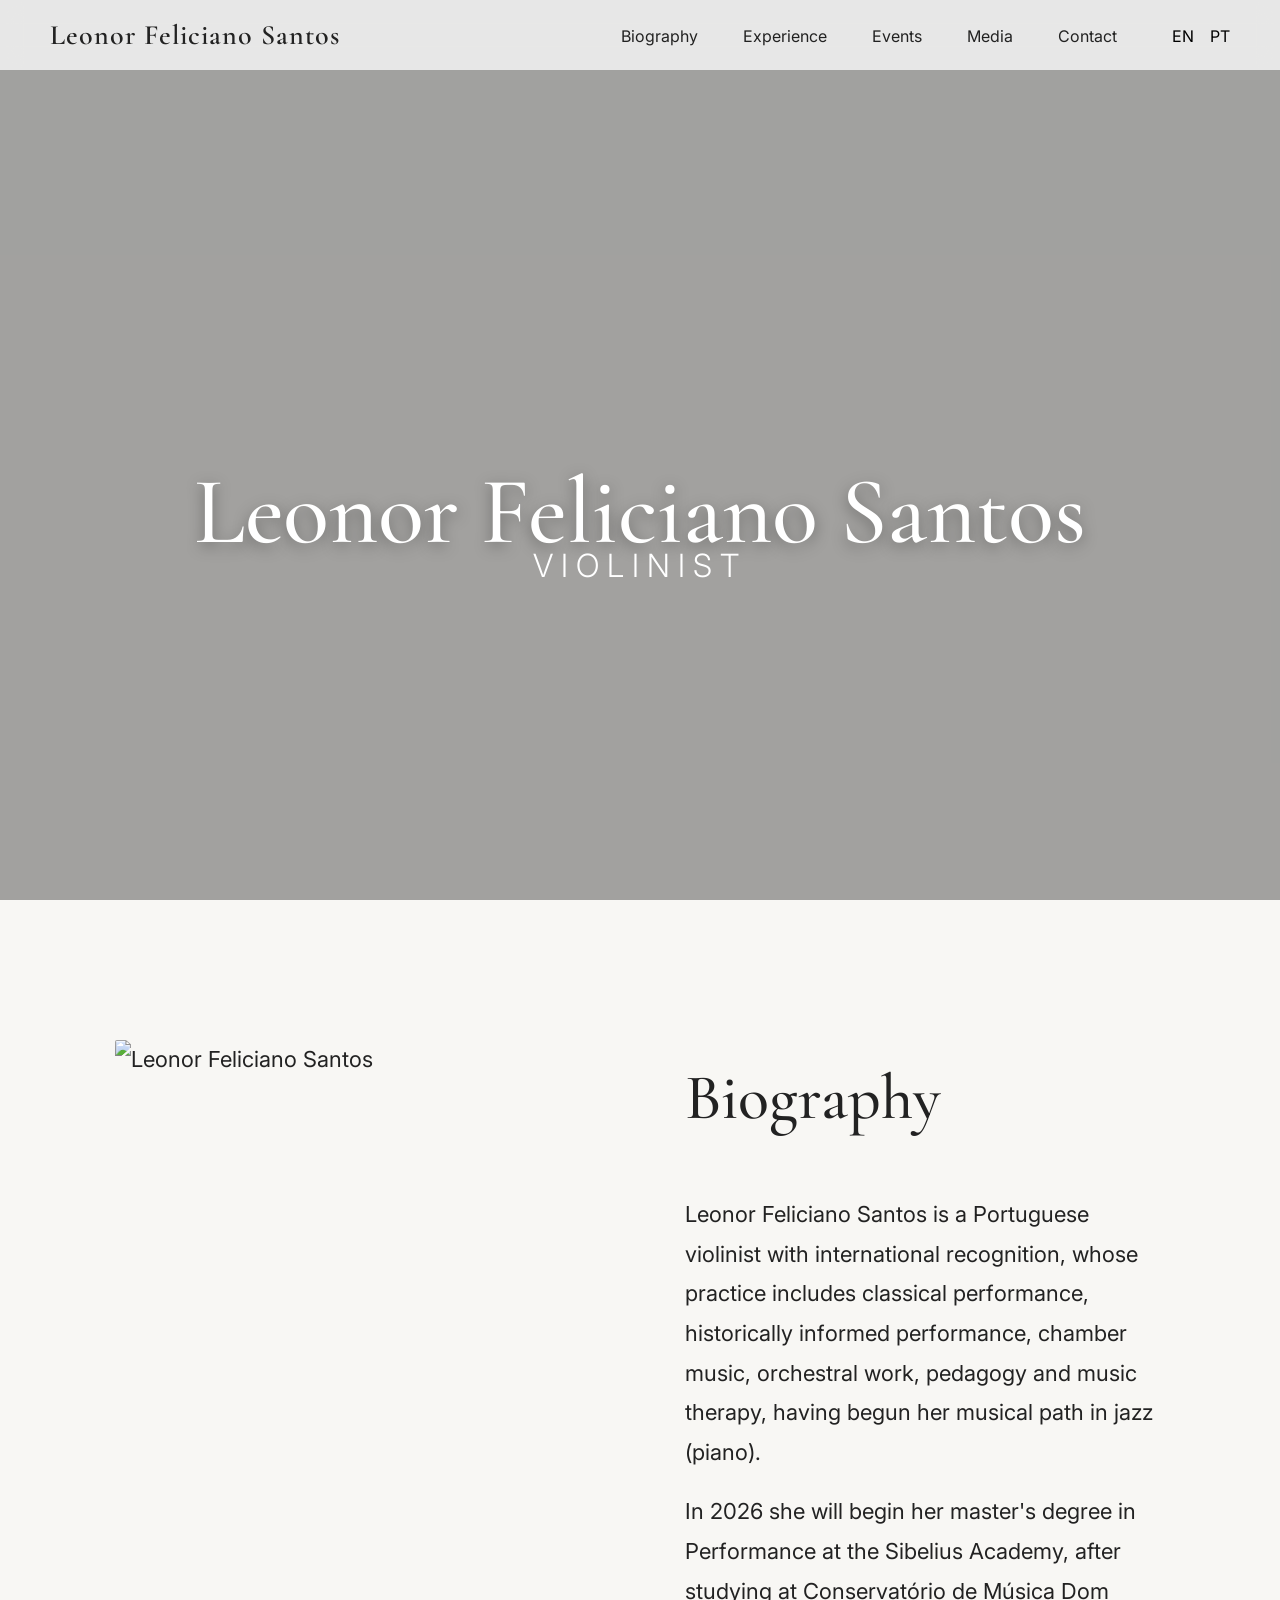
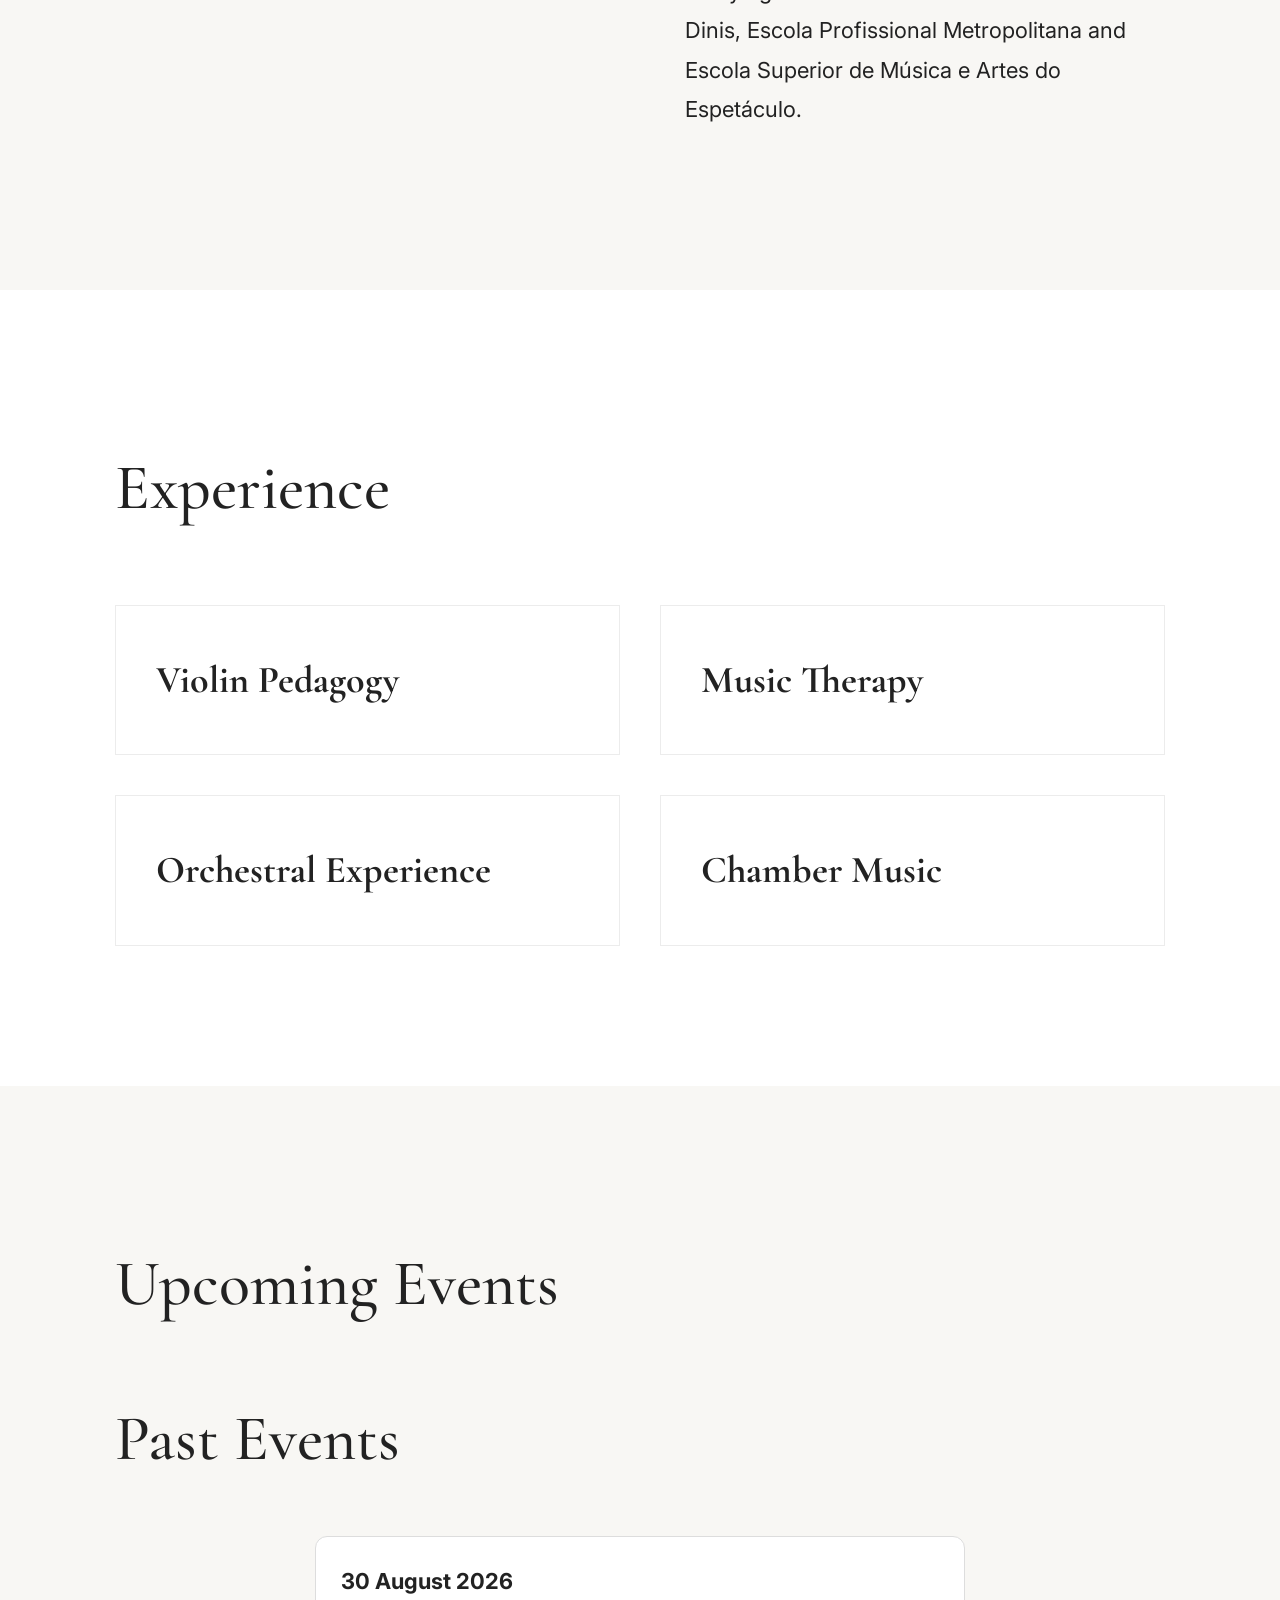
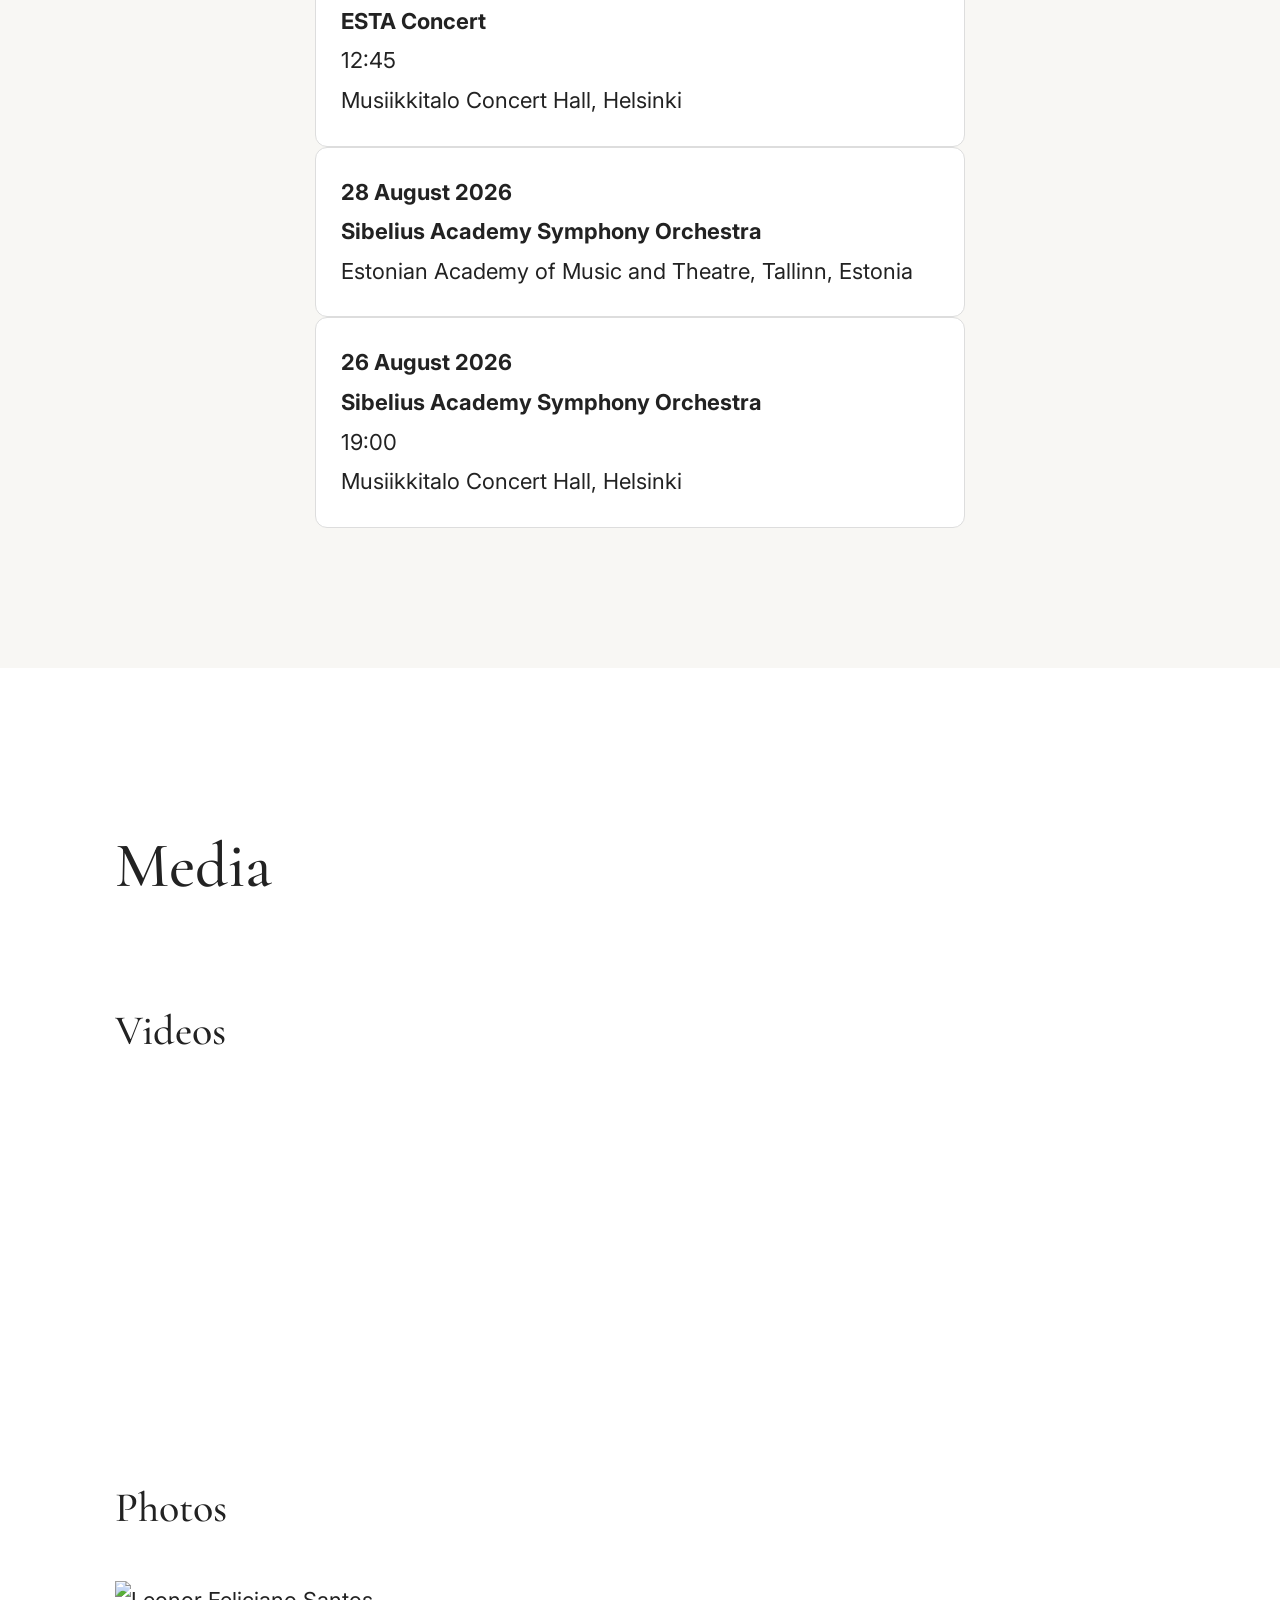
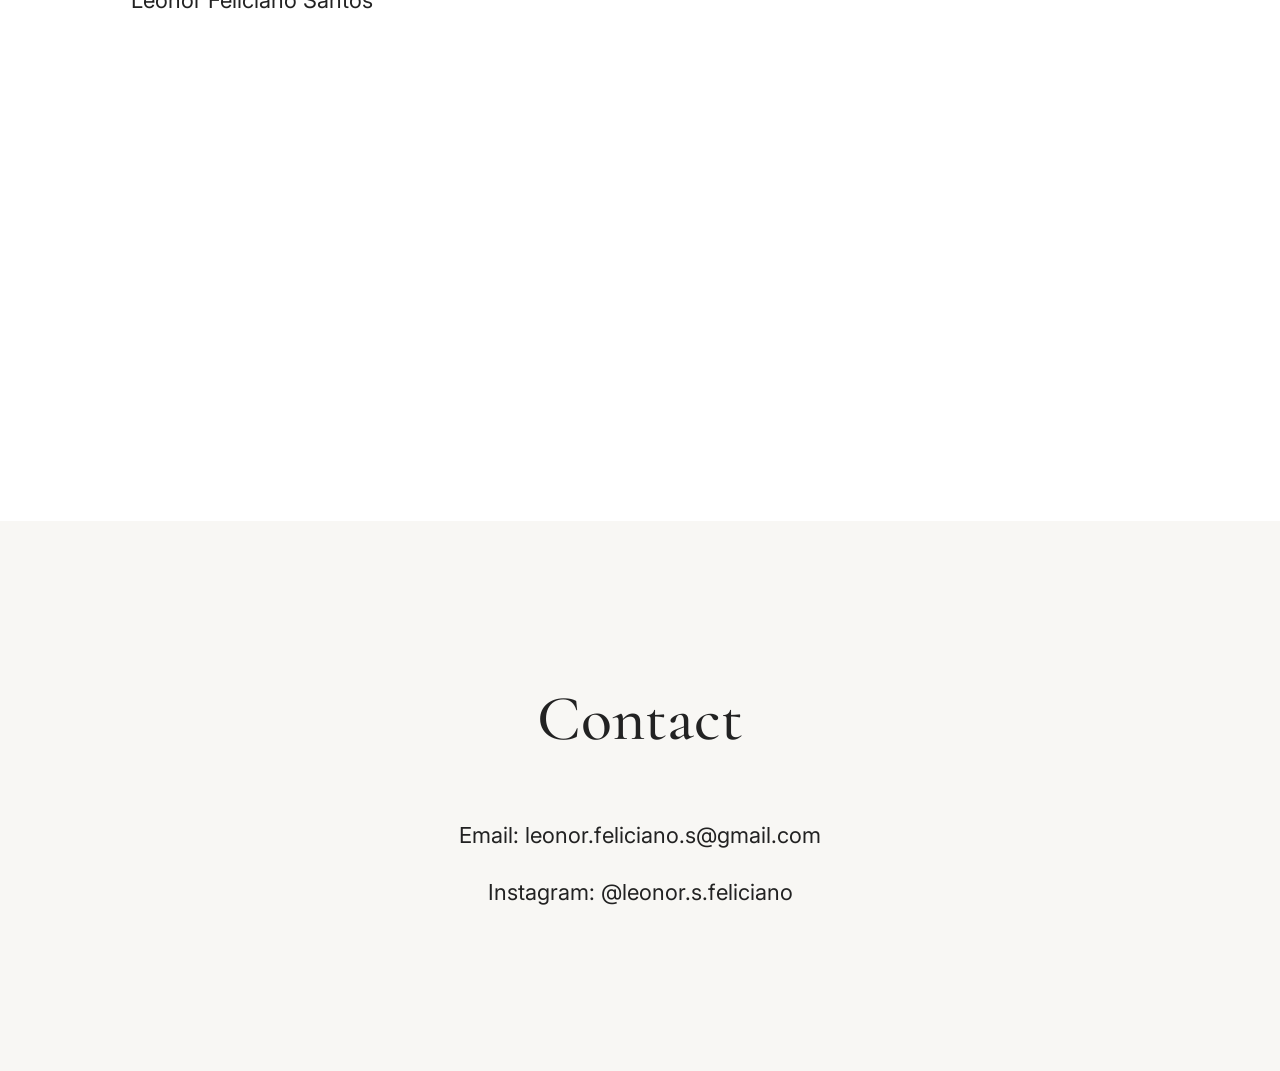
==== index.html @ ff149b28 "Add files via upload" ====
<!DOCTYPE html>
<html lang="en">

<head>

<meta charset="UTF-8">

<meta name="viewport" content="width=device-width, initial-scale=1.0">

<title>Leonor Feliciano Santos | Violinist</title>

<link rel="preconnect" href="https://fonts.googleapis.com">

<link rel="preconnect" href="https://fonts.gstatic.com" crossorigin>

<link href="https://fonts.googleapis.com/css2?family=Cormorant+Garamond:wght@300;400;500;600&family=Inter:wght@300;400;500&display=swap" rel="stylesheet">

<link rel="stylesheet" href="style.css">

</head>


<body>


<!-- NAVBAR -->

<nav>

<div class="logo">
Leonor Feliciano Santos
</div>


<ul>

<li><a href="#bio">Biography</a></li>

<li><a href="#experience">Experience</a></li>

<li><a href="#events">Events</a></li>

<li><a href="#media">Media</a></li>

<li><a href="#contact">Contact</a></li>


<li class="language-switch">

<button onclick="changeLanguage('en')">EN</button>

<button onclick="changeLanguage('pt')">PT</button>

</li>


</ul>

</nav>




<!-- HERO -->


<section class="hero">

<div class="overlay"></div>


<div class="hero-text">

<h1>
Leonor Feliciano Santos
</h1>


<h2>
Violinist
</h2>


</div>

</section>





<!-- BIOGRAPHY -->


<section id="bio" class="section">


<div class="container">


<div class="image">

<img src="images/about.jpeg" alt="Leonor Feliciano Santos">

</div>



<div class="text">


<h3>
Biography
</h3>


<div id="bio-text">


<p>
Leonor Feliciano Santos is a Portuguese violinist with international recognition, whose practice includes classical performance, historically informed performance, chamber music, orchestral work, pedagogy and music therapy, having begun her musical path in jazz (piano).
</p>


<p>
In 2026 she will begin her master's degree in Performance at the Sibelius Academy, after studying at Conservatório de Música Dom Dinis, Escola Profissional Metropolitana and Escola Superior de Música e Artes do Espetáculo.
</p>


</div>


</div>


</div>


</section>






<!-- EXPERIENCE -->


<section id="experience" class="section light">


<div class="center">


<h3>
Experience
</h3>



<div class="cards">





<!-- PEDAGOGY -->


<div class="card">


<h4>
Violin Pedagogy
</h4>


<ul>


<li>
2023 – Suzuki Methodology with Joana Jesus (Academia A Pauta)
</li>


<li>
European String Teachers Association 2024
</li>


<li>
Continuous training with Géza Svilvay (2024–2025)
</li>



<li>
2026 – Conference "Teaching Music to Neurodivergent Students", with Paula Hernández-Dionis
</li>


<li>
ESTA2026 Conference
</li>


</ul>


<p class="schedule">

To schedule a violin lesson, please get in touch through the Contact section.

</p>


</div>






<!-- MUSIC THERAPY -->


<div class="card">


<h4>
Music Therapy
</h4>


<ul>


<li>
2026 – "Music as a Tool to Combat Alzheimer’s", with the Alzheimer’s Foundation (Portugal).
</li>


</ul>


</div>







<!-- ORCHESTRAL EXPERIENCE -->


<div class="card">


<h4>
Orchestral Experience
</h4>


<ul>


<li>
2016 – Masterclass with the Lisbon Film Orchestra.
</li>


<li>
2017–2023 – EPM Orchestra.
</li>


<li>
Collaborations with Orquestra Académica Metropolitana, Orquestra Lusitanus and Jovem Orquestra da Costa Atlântica.
</li>


<li>
2023–2025 – ESMAE Symphony Orchestra, including the international opera project <em>Opera out of Opera</em>.
</li>


<li>
Collaboration with the Movimento Musical Cooperativo Orchestra.
</li>


<li>
2025–2026 – Sibelius Academy Symphony Orchestra.
</li>


</ul>


</div>







<!-- CHAMBER MUSIC -->


<div class="card">


<h4>
Chamber Music
</h4>


<ul>


<li>
2021 – 3rd Prize in the EPM Chamber Music Competition.
</li>


<li>
Founding member of Quarteto Andante and Trio de La Nuit.
</li>


<li>
Masterclasses with Ilmo Ranta, Ilmo Tuomas, Jaakko Ilves, Kirill Kozlovski, Kreeta-Julia Martti Rautio, Martti Roussi, Marko Ylönen, Olaf Reimers and Yuki Koyama.
</li>


</ul>


</div>




</div>


</div>


</section>







<!-- EVENTS -->

<section id="events" class="section">

    <div class="center">

        <h3 id="events-title">Upcoming Events</h3>

        <div id="upcoming-events"></div>

        <h3 id="past-events-title">Past Events</h3>

        <div id="past-events"></div>

    </div>

</section>



<!-- MEDIA -->

<section id="media" class="section light">


<div class="center">


<h3>
Media
</h3>



<!-- VIDEOS -->

<div class="media-block">


<h4>
Videos
</h4>


<div class="videos">


<div class="video">

<iframe 
src="https://www.youtube.com/embed/yqX-TC6BWmE"
title="Leonor Feliciano Santos video 1"
frameborder="0"
allow="accelerometer; autoplay; clipboard-write; encrypted-media; gyroscope; picture-in-picture"
allowfullscreen>
</iframe>

</div>



<div class="video">

<iframe 
src="https://www.youtube.com/embed/WCzUMCgBbq4"
title="Leonor Feliciano Santos video 2"
frameborder="0"
allow="accelerometer; autoplay; clipboard-write; encrypted-media; gyroscope; picture-in-picture"
allowfullscreen>
</iframe>

</div>


</div>


</div>







<!-- PHOTOS -->


<div class="media-block">


<h4>
Photos
</h4>


<div class="photos">


<img src="images/about.jpeg" alt="Leonor Feliciano Santos">


<!-- ADICIONAR FUTURAS FOTOS AQUI -->


<!--
<img src="images/photo2.jpeg" alt="Leonor Feliciano Santos">

<img src="images/photo3.jpeg" alt="Leonor Feliciano Santos">
-->



</div>


</div>




</div>


</section>



<!-- CONTACT -->

<section id="contact" class="section">

    <div class="center">

        <h3>
            Contact
        </h3>

        <p>
            Email:
            <a href="mailto:leonor.feliciano.s@gmail.com">
                leonor.feliciano.s@gmail.com
            </a>
        </p>

        <p>
            Instagram:
            <a href="https://instagram.com/leonor.s.feliciano" target="_blank">
                @leonor.s.feliciano
            </a>
        </p>

    </div>

</section>

<script src="script.js"></script>

</body>
</html>
---- style.css ----
/* ===========================
   RESET
=========================== */

*{
    margin:0;
    padding:0;
    box-sizing:border-box;
}


html{
    scroll-behavior:smooth;
}


body{

    font-family:'Inter', sans-serif;

    background:#f8f7f4;

    color:#222;

    line-height:1.8;

    font-size:22px;

}



/* ===========================
   NAVBAR
=========================== */


nav{

    position:fixed;

    top:0;

    left:0;

    width:100%;

    padding:10px 50px;

    display:flex;

    justify-content:space-between;

    align-items:center;

    z-index:1000;

    background:rgba(255,255,255,0.75);

    backdrop-filter:blur(10px);

}



.logo{

    font-family:'Cormorant Garamond',serif;

    font-size:28px;

    font-weight:600;

    letter-spacing:1px;

}



nav ul{

    display:flex;

    list-style:none;

    gap:45px;

}



nav a{

    text-decoration:none;

    color:#222;

    font-size:16px;

    transition:.3s;

}



nav a:hover{

    color:#8d8d8d;

}



.language-switch button{

    background:none;

    border:none;

    font-family:'Inter',sans-serif;

    font-size:16px;

    cursor:pointer;

    margin-left:10px;

}


.language-switch button:hover{

    color:#888;

}



/* ===========================
   HERO
=========================== */


.hero{

    height:100vh;

    background-image:url("images/hero.jpeg");

    background-size:cover;

    background-position:center top;

    position:relative;

    display:flex;

    justify-content:center;

    align-items:center;

}



.overlay{

    position:absolute;

    inset:0;

    background:rgba(0,0,0,.35);

}



.hero-text{

    position:relative;

    text-align:center;

    color:white;

    z-index:2;

    animation:fade 2s;

    margin-top:180px;

}



.hero h1{

    font-family:'Cormorant Garamond',serif;

    font-size:95px;

    font-weight:500;

    line-height:.75;

    color:white;

    text-shadow:0 4px 15px rgba(0,0,0,.35);

    white-space:nowrap;

}



.hero h2{

    margin-top:0;

    transform:translateY(-10px);

    font-family:'Inter',sans-serif;

    font-size:32px;

    font-weight:300;

    letter-spacing:8px;

    text-transform:uppercase;

}



/* ===========================
   SECTIONS
=========================== */


.section{

    padding:140px 9%;

}



.light{

    background:white;

}



.container{

    display:grid;

    grid-template-columns:1fr 1fr;

    gap:90px;

    align-items:stretch;

}



/* FOTO BIO */


.image{

    display:flex;

}


.image img{

    width:100%;

    height:100%;

    object-fit:cover;

    border-radius:2px;

}



/* TITULOS */


.text h3,
.center h3{

    font-family:'Cormorant Garamond',serif;

    font-size:64px;

    font-weight:500;

    margin-bottom:40px;

}



.text p{

    margin-bottom:20px;

    font-size:22px;

}



/* ===========================
   BIO BUTTONS
=========================== */


.bio-buttons,
.bio-language{

    display:flex;

    gap:15px;

    margin-bottom:20px;

}



.bio-buttons button,
.bio-language button{

    padding:8px 18px;

    background:transparent;

    border:1px solid #222;

    cursor:pointer;

    font-family:'Inter',sans-serif;

    font-size:14px;

}



.bio-buttons button:hover,
.bio-language button:hover{

    background:#222;

    color:white;

}



#read-more{

    margin-top:30px;

    padding:12px 25px;

    background:transparent;

    border:1px solid #222;

    cursor:pointer;

    font-family:'Inter',sans-serif;

    transition:.3s;

}



#read-more:hover{

    background:#222;

    color:white;

}



/* ===========================
   CARDS
=========================== */


.cards{

    display:grid;

    grid-template-columns:repeat(2,1fr);

    gap:40px;

    margin-top:60px;

}



.card{

    background:white;

    border:1px solid #ececec;

    padding:40px;

    min-height:120px;

    transition:.4s;

    overflow:hidden;

    cursor:pointer;

}



.card h4{

    font-family:'Cormorant Garamond',serif;

    font-size:38px;

    margin:0;

}



.card ul,
.card .schedule{

    opacity:0;

    max-height:0;

    overflow:hidden;

    transition:.4s;

    margin-top:0;

}



.card:hover{

    transform:translateY(-5px);

    box-shadow:0 12px 30px rgba(0,0,0,.08);

}



.card:hover ul,
.card:hover .schedule{

    opacity:1;

    max-height:600px;

    margin-top:25px;

}



.card li{

    margin-bottom:10px;

    font-size:18px;

}



.schedule{

    margin-top:20px;

    font-size:16px;

    color:#666;

    line-height:1.6;

}



/* ===========================
   CONTACT
=========================== */


#contact{

    text-align:center;

}


#contact p{

    margin:18px 0;

}



/* ===========================
   ANIMATION
=========================== */


@keyframes fade{

    from{

        opacity:0;

        transform:translateY(30px);

    }


    to{

        opacity:1;

        transform:translateY(0);

    }

}



/* ===========================
   MOBILE
=========================== */


@media(max-width:900px){


    nav{

        padding:12px 20px;

        flex-direction:column;

        gap:10px;

    }


    nav ul{

        gap:15px;

        flex-wrap:wrap;

        justify-content:center;

    }


    nav a{

        font-size:14px;

    }


    .hero{

        height:85vh;

        background-position:center top;

    }


    .hero-text{

        margin-top:160px;

    }


    .hero h1{

        font-size:52px;

        white-space:normal;

    }


    .hero h2{

        font-size:18px;

        letter-spacing:5px;

    }


    .container{

        grid-template-columns:1fr;

        gap:40px;

    }


    .image img{

        height:auto;

    }


    .cards{

        grid-template-columns:1fr;

    }


    .section{

        padding:90px 30px;

    }


    .text h3,
    .center h3{

        font-size:45px;

    }

}
/* ===========================
   MEDIA
=========================== */


.media-block{

    margin-top:70px;

}



.media-block h4{

    font-family:'Cormorant Garamond',serif;

    font-size:42px;

    font-weight:500;

    margin-bottom:35px;

}





.videos{

    display:grid;

    grid-template-columns:repeat(2,1fr);

    gap:40px;

}



.video iframe{

    width:100%;

    aspect-ratio:16/9;

}





.photos{

    display:grid;

    grid-template-columns:repeat(3,1fr);

    gap:30px;

}



.photos img{

    width:100%;

    height:400px;

    object-fit:cover;

}





@media(max-width:900px){


    .videos{

        grid-template-columns:1fr;

    }



    .photos{

        grid-template-columns:1fr;

    }



    .photos img{

        height:auto;

    }


}

#contact a{

    color:#222;

    text-decoration:none;

    transition:.3s;

}

#contact a:hover{

    color:#888;

}
.events-list{
    display:flex;
    flex-direction:column;
    gap:25px;
    margin-top:30px;
}

.event-card{
    max-width:650px;
    margin:auto;
    padding:25px;
    border:1px solid #ddd;
    border-radius:12px;
    background:#fff;
    transition:.4s;
}

.event-card:hover{
    transform:translateY(-3px);
}

.past-title{
    margin-top:70px;
}
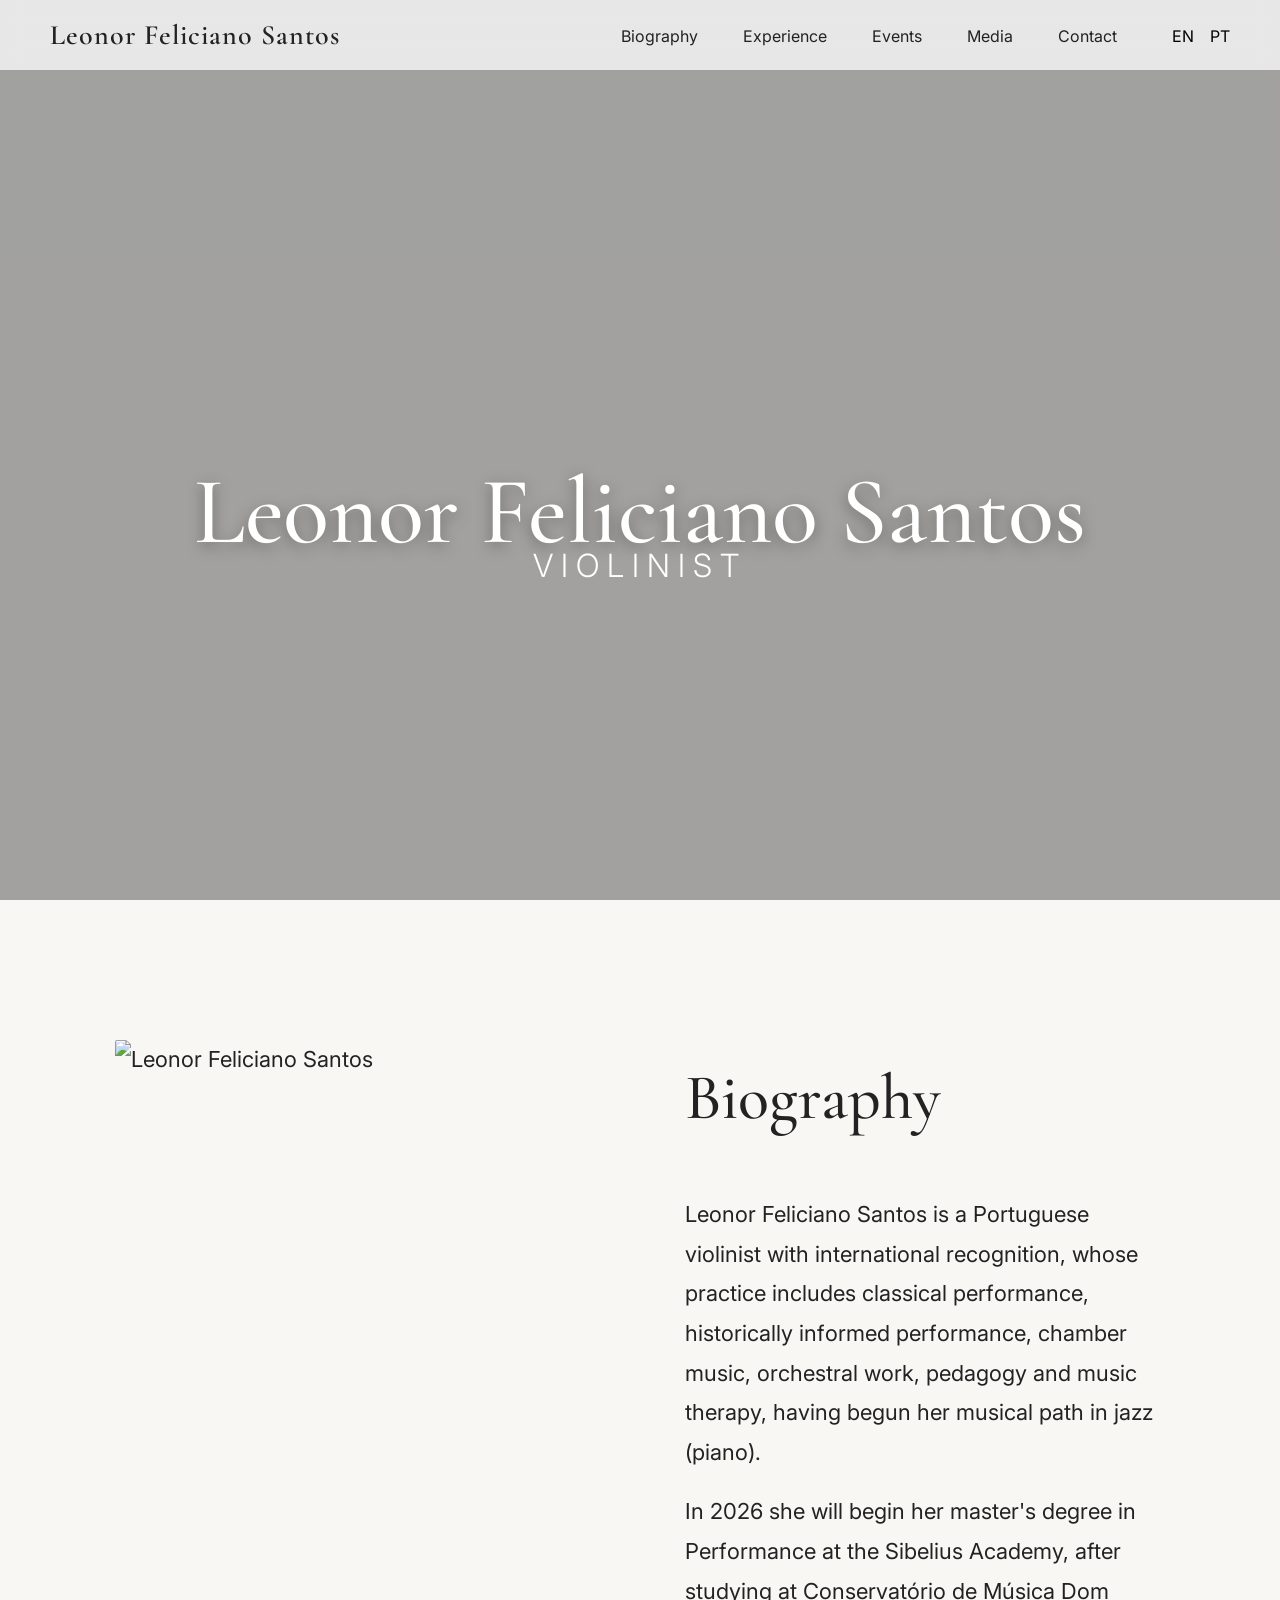
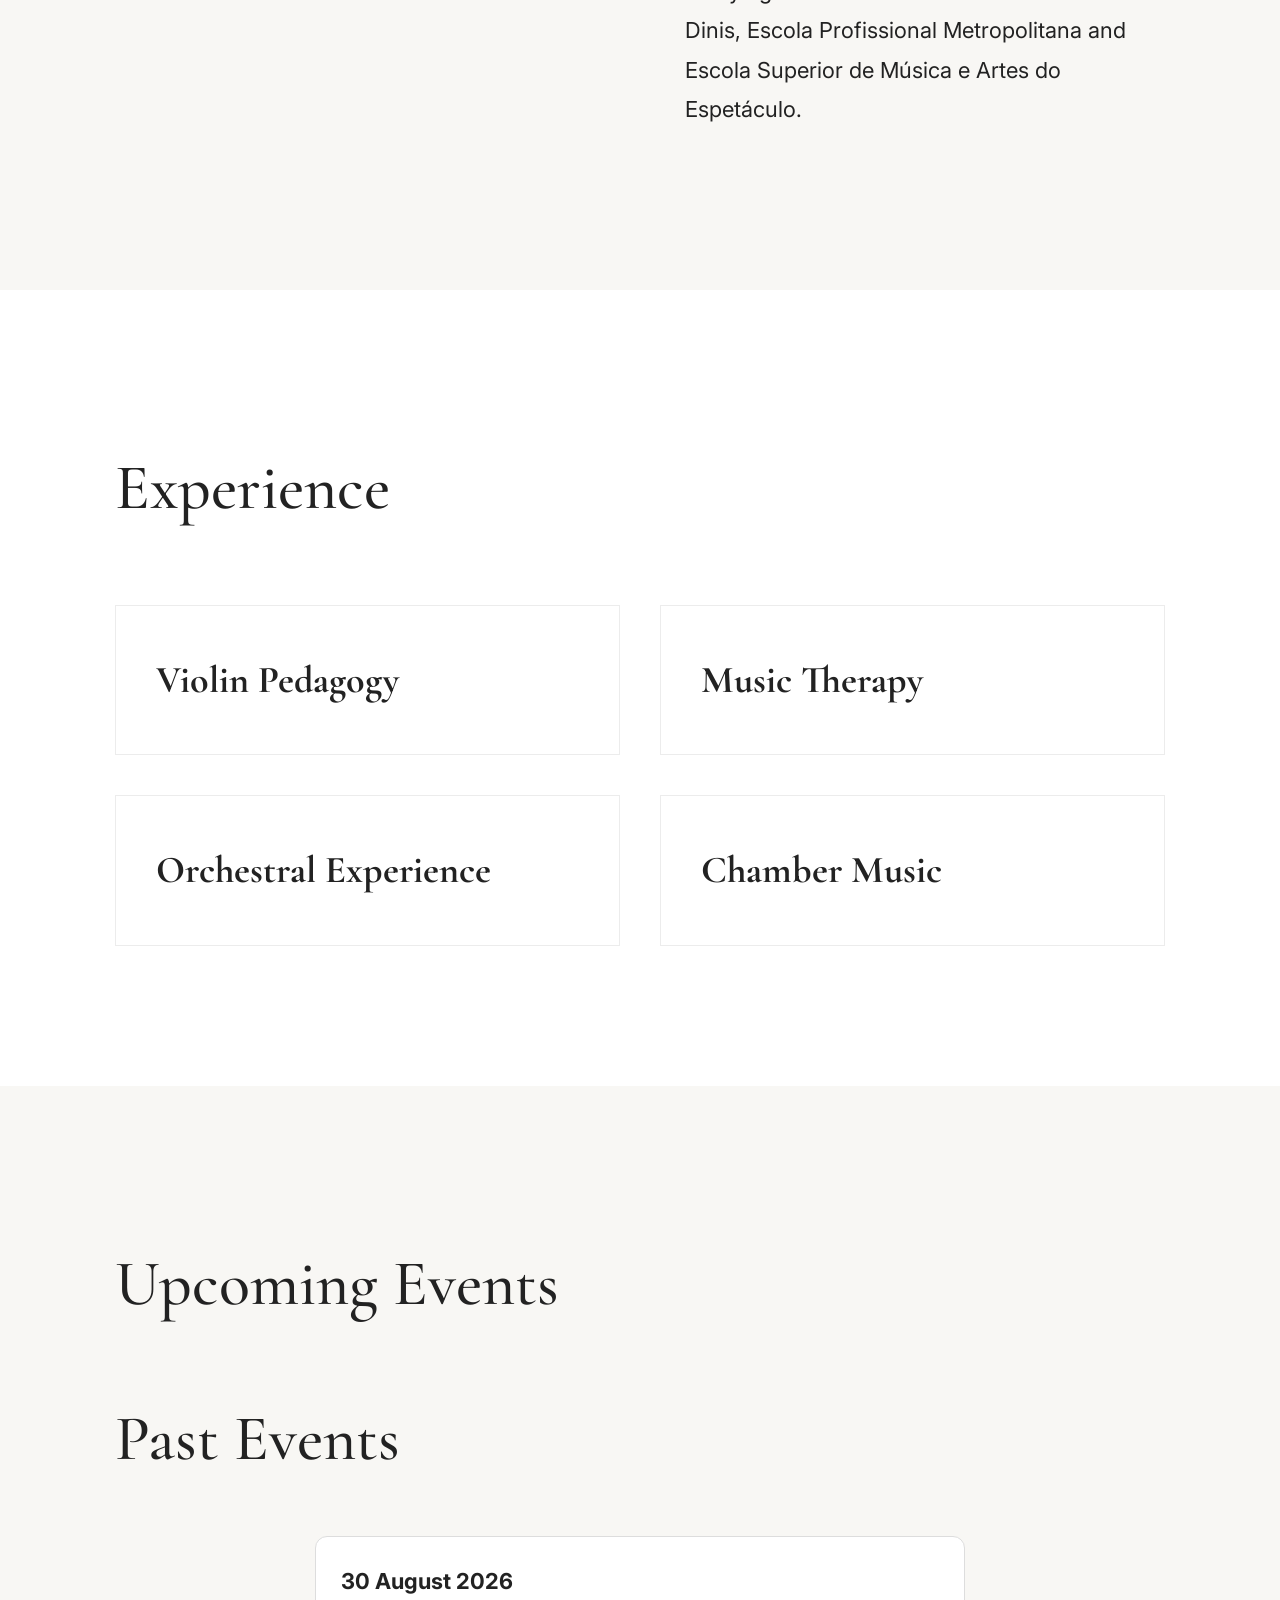
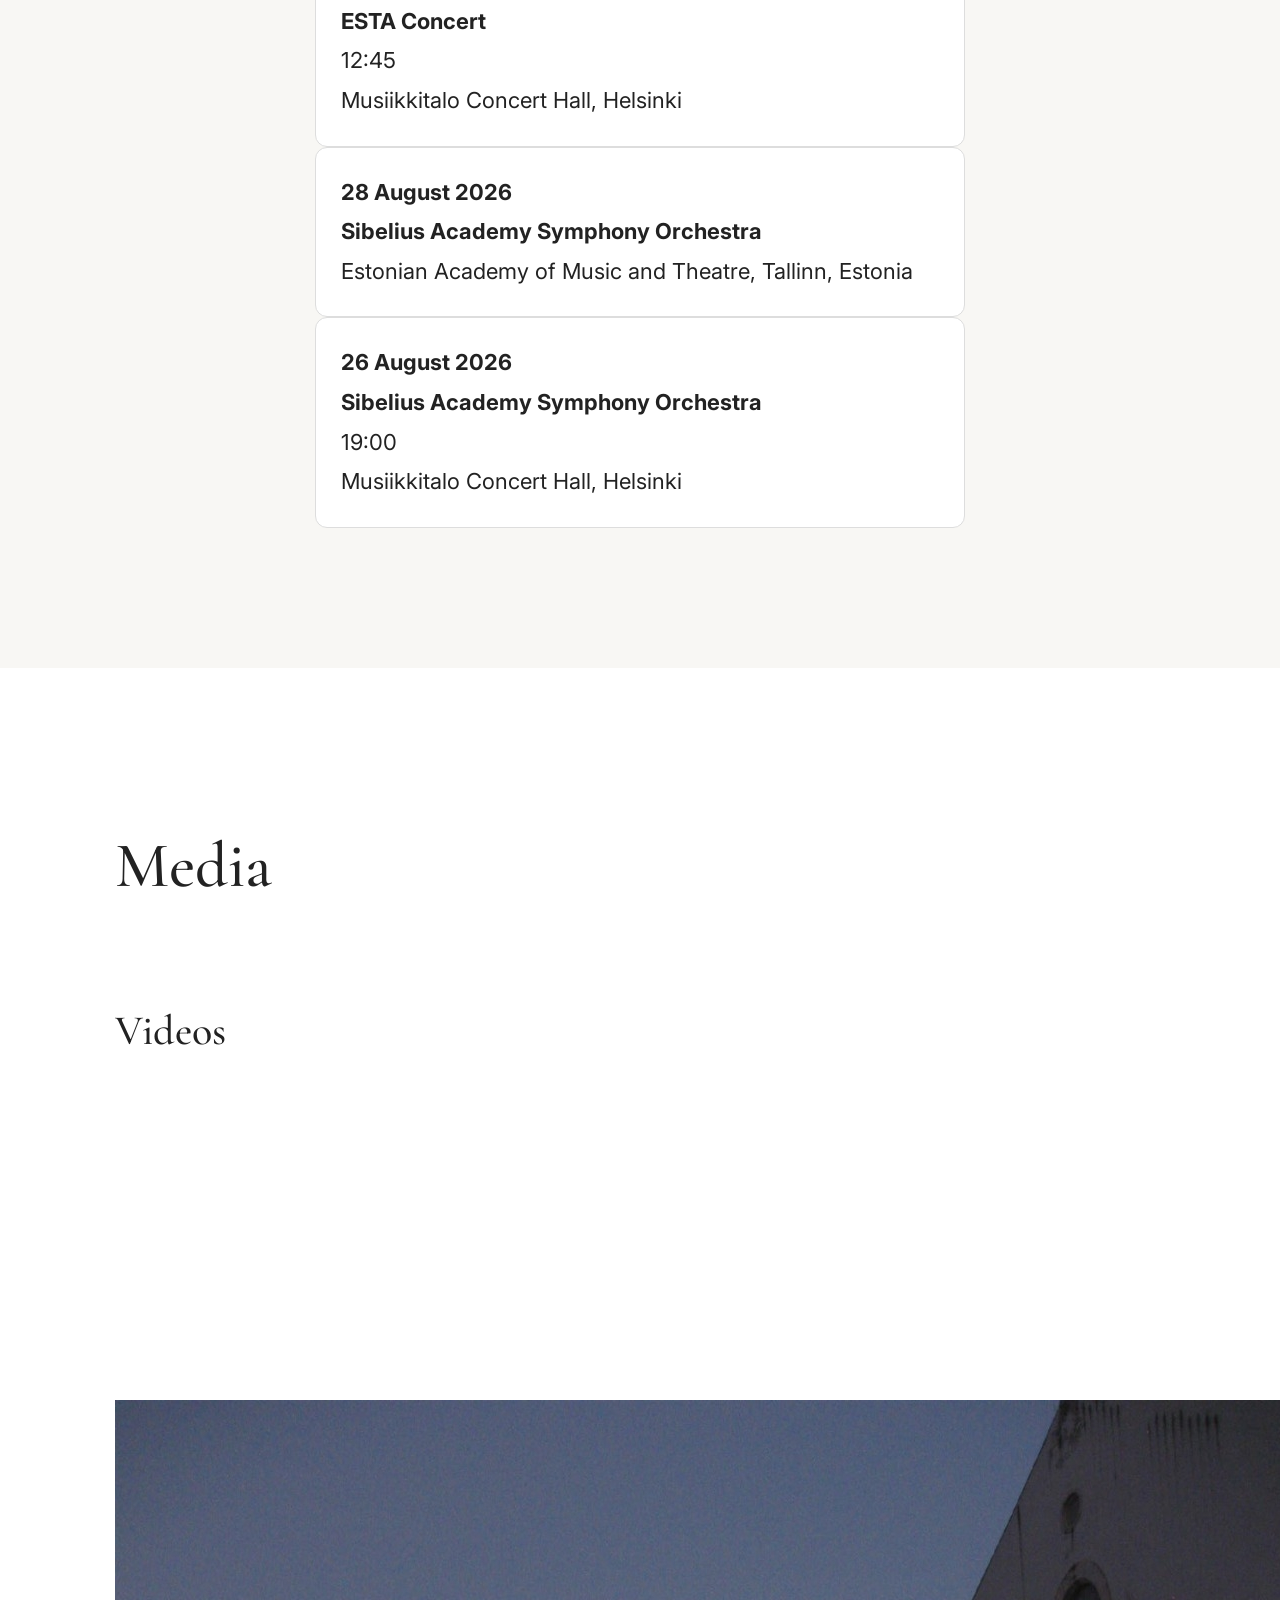
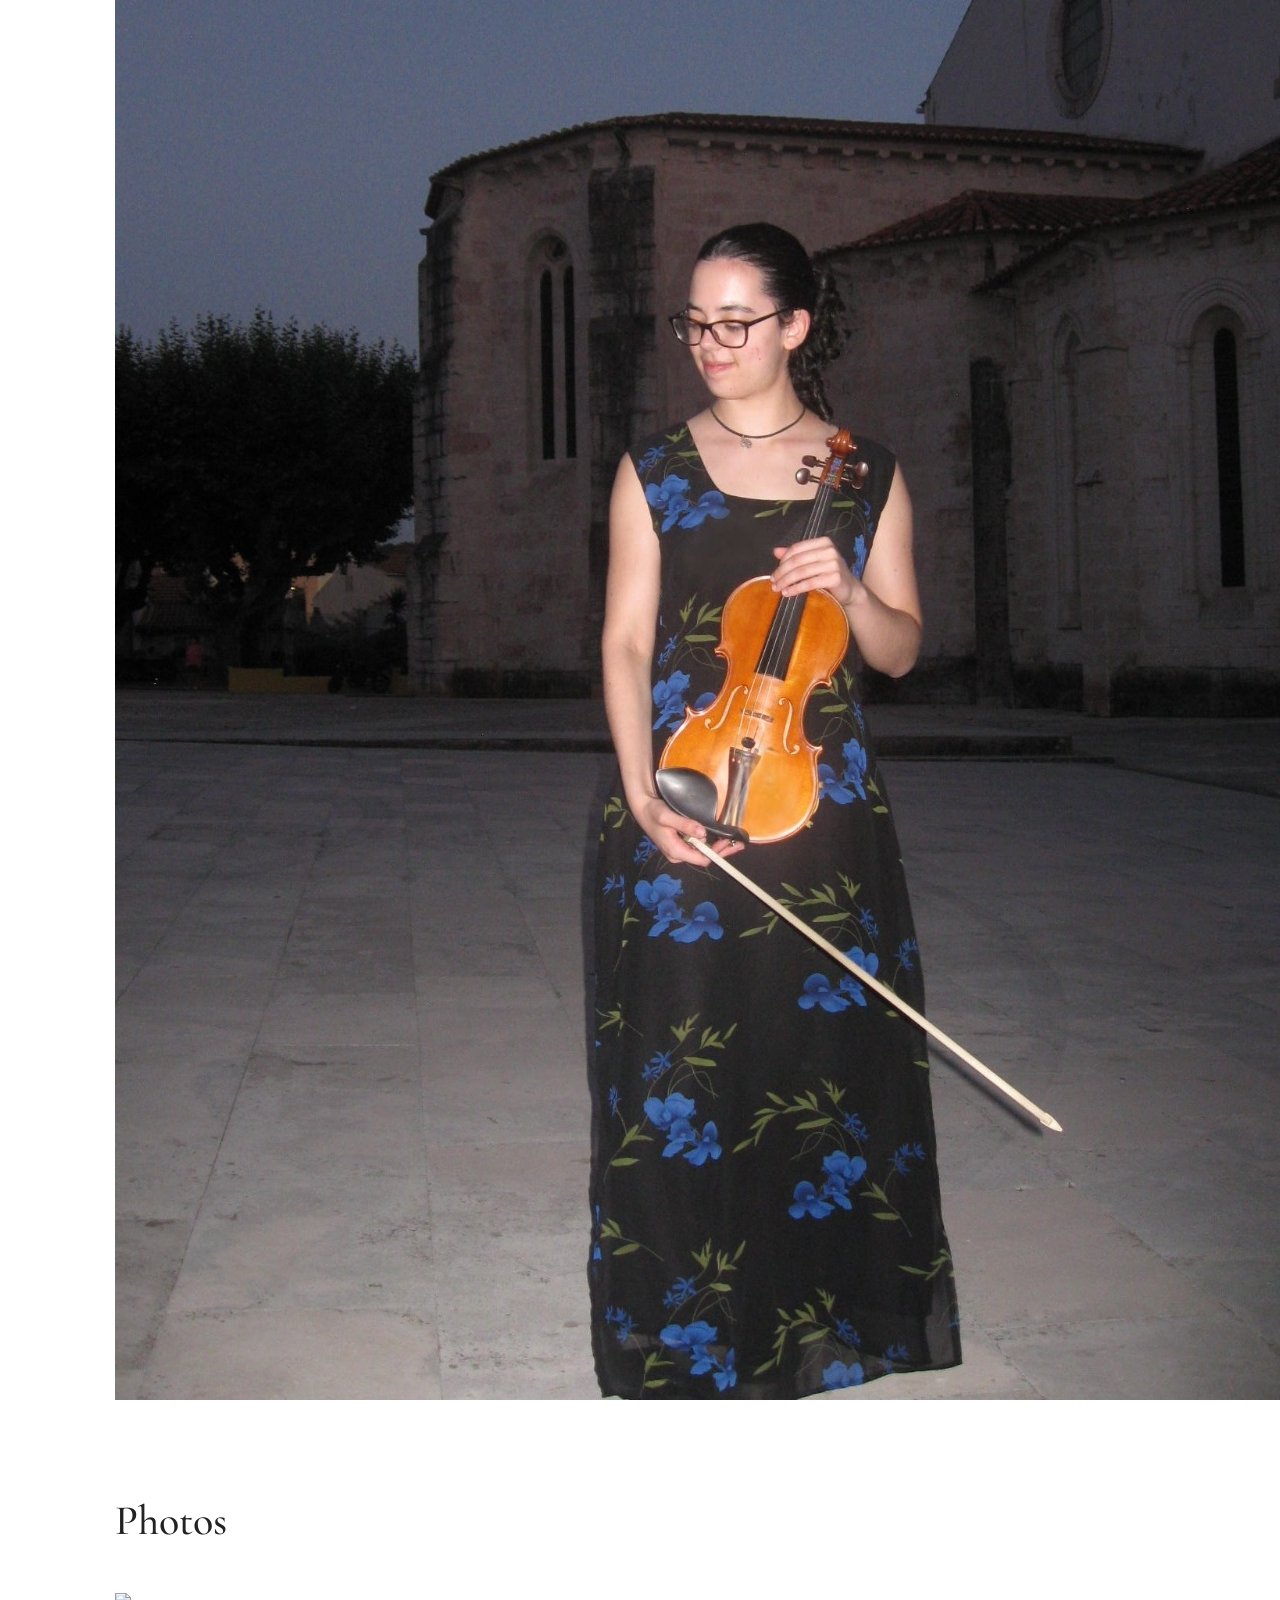
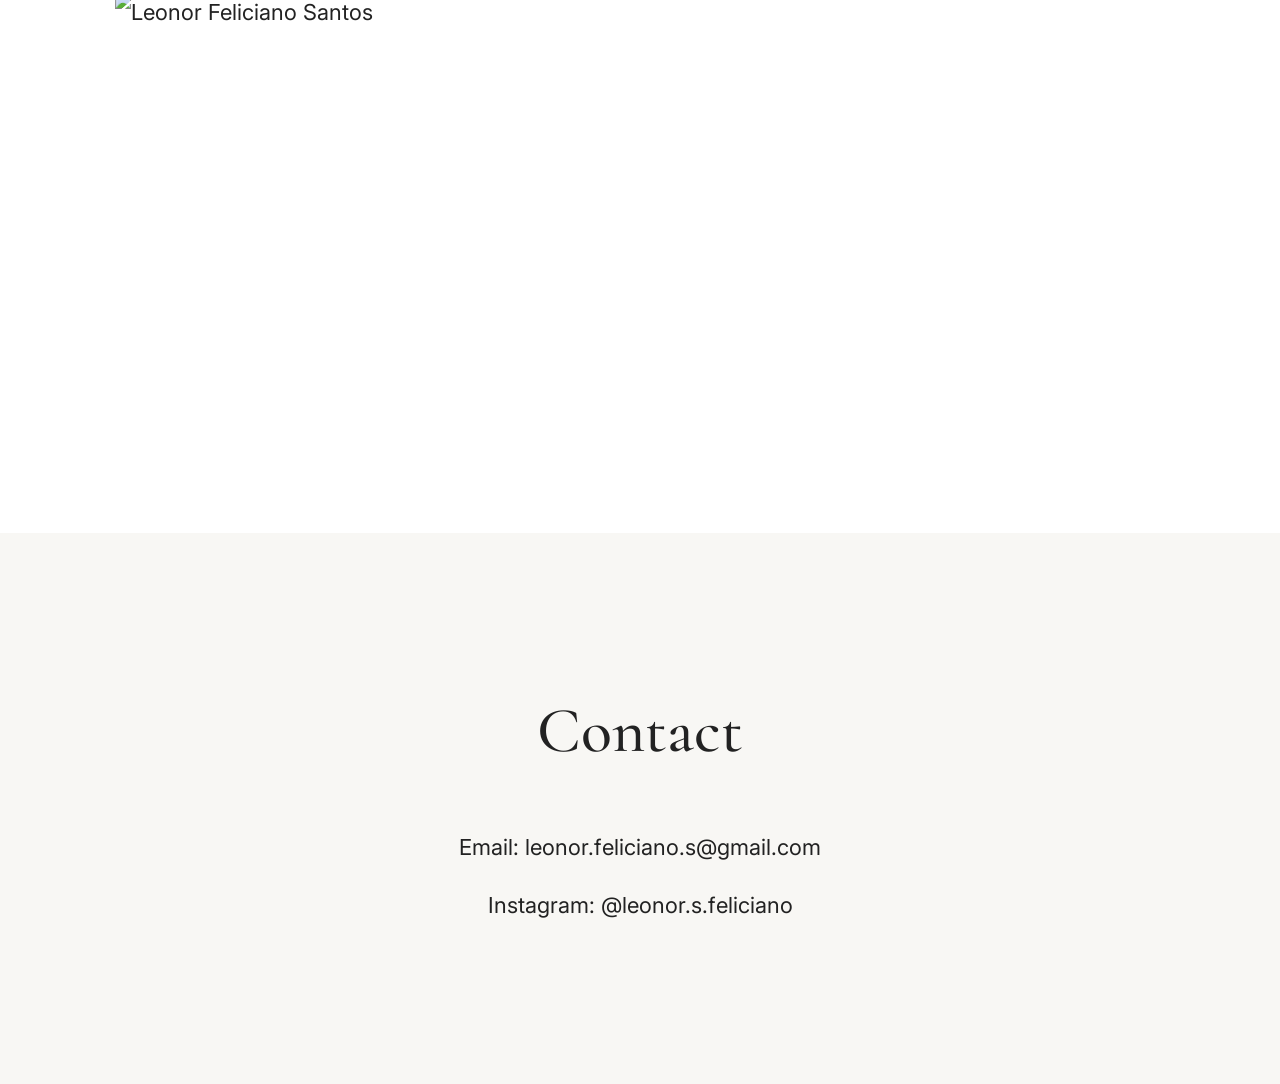
==== commit 50aba859: "Fix HTML encoding issues in index.html" ====
--- a/index.html
+++ b/index.html
@@ -438,7 +438,7 @@
 
 
 
-
+<img src="about.jpeg" alt="Leonor Feliciano Santos">
 
 
 
@@ -516,4 +516,4 @@
 <script src="script.js"></script>
 
 </body>
-</html>+</html>
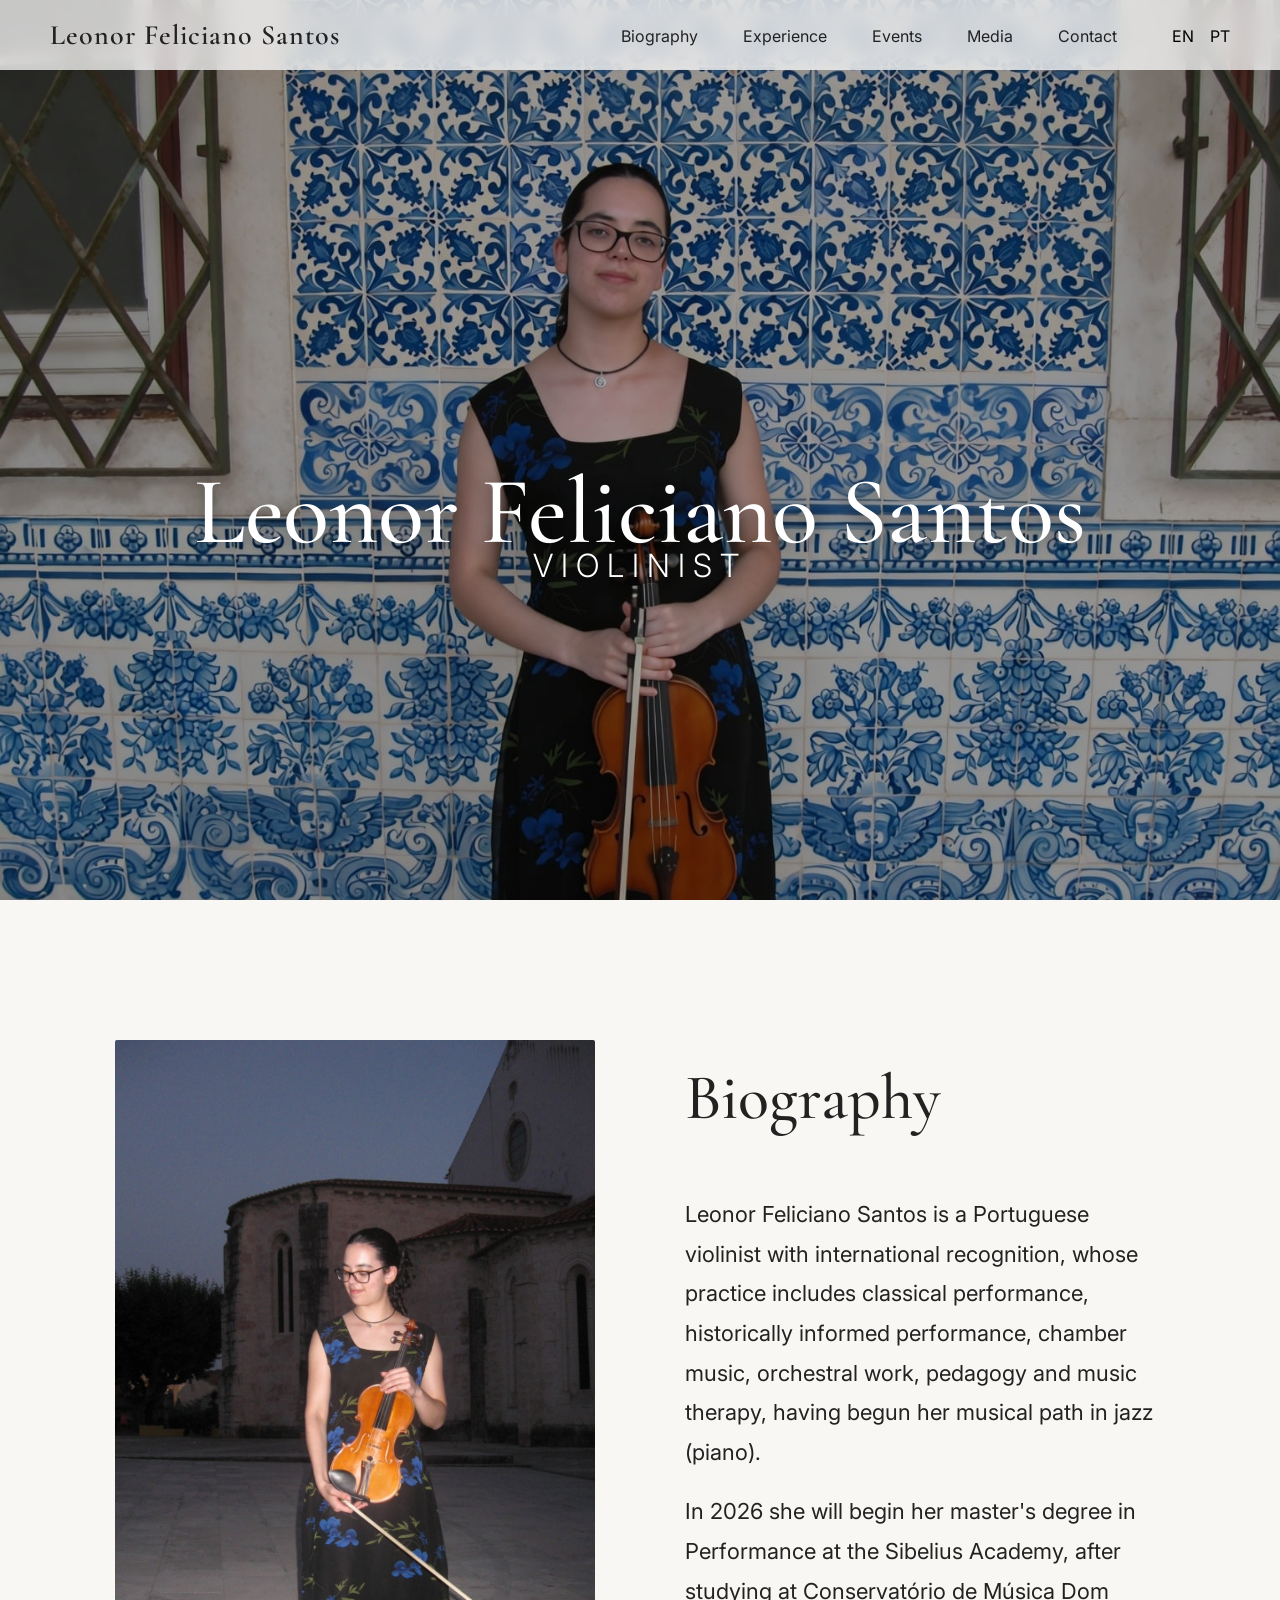
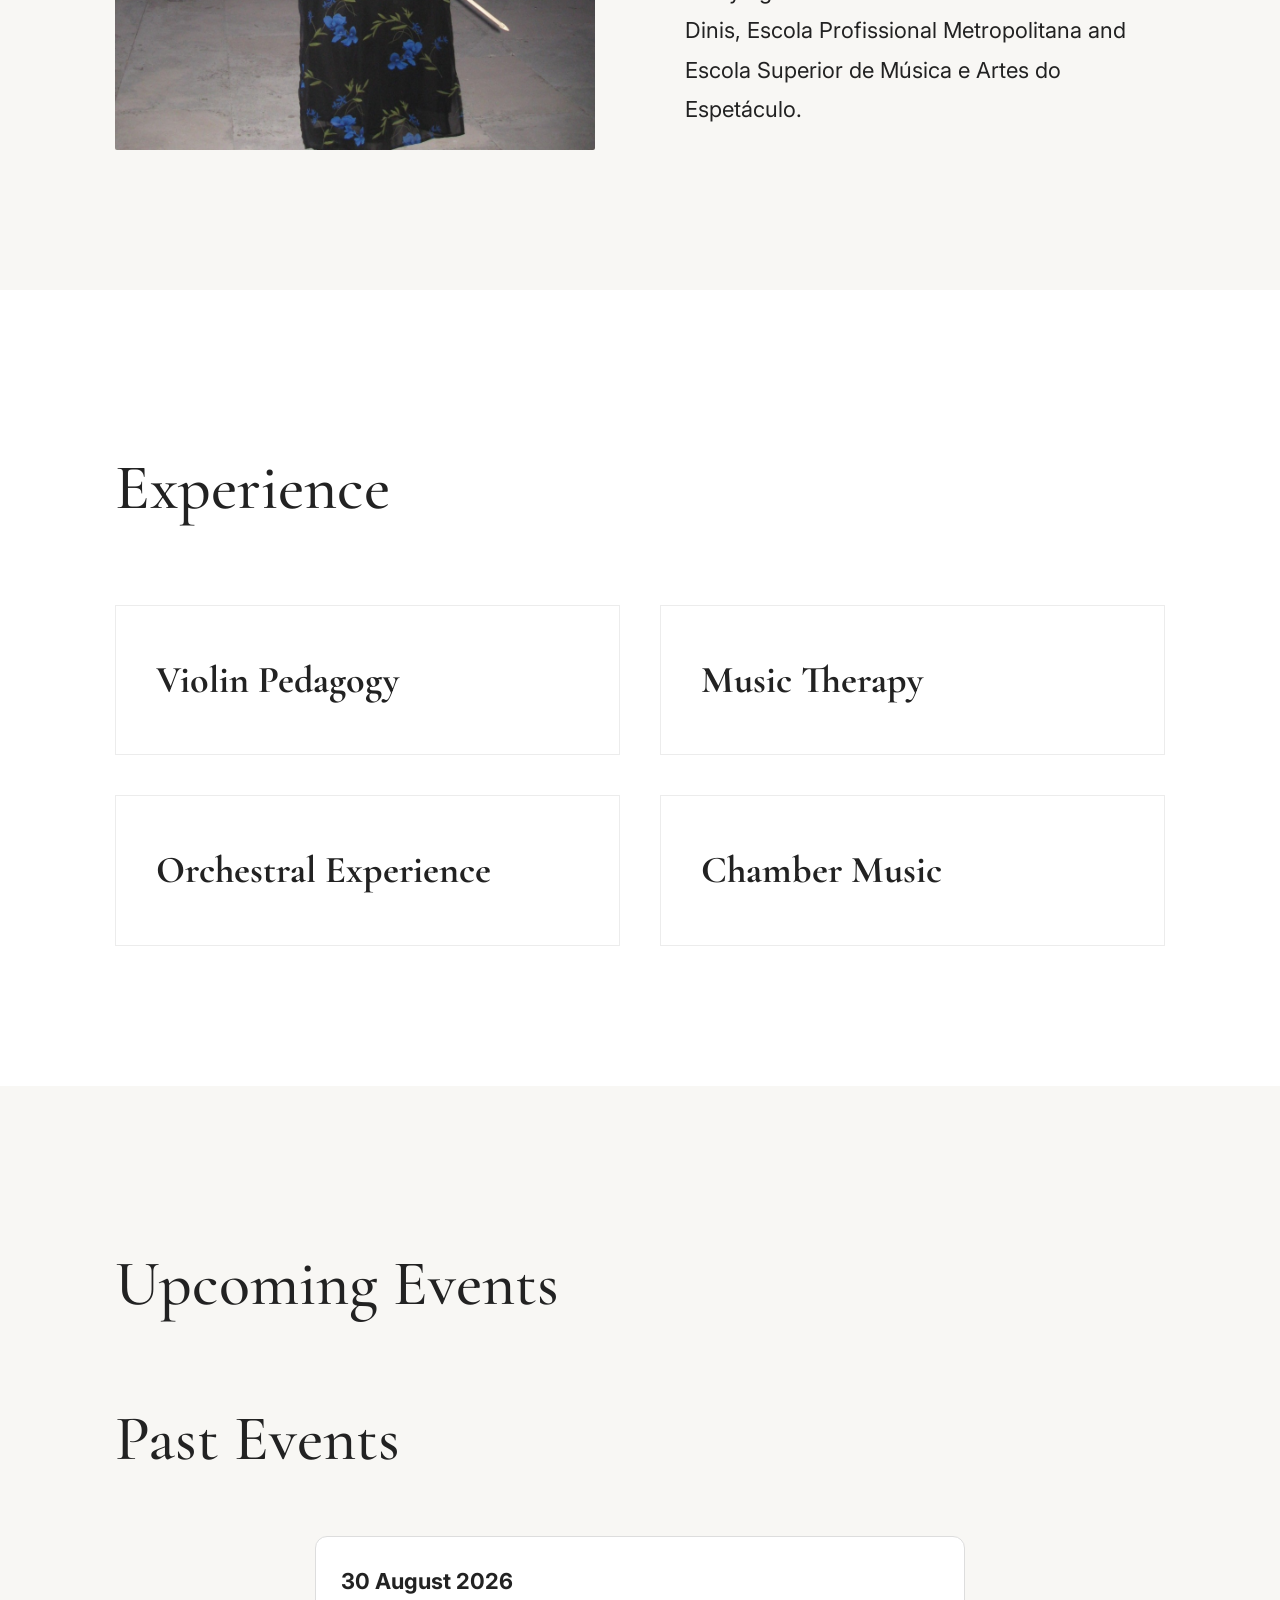
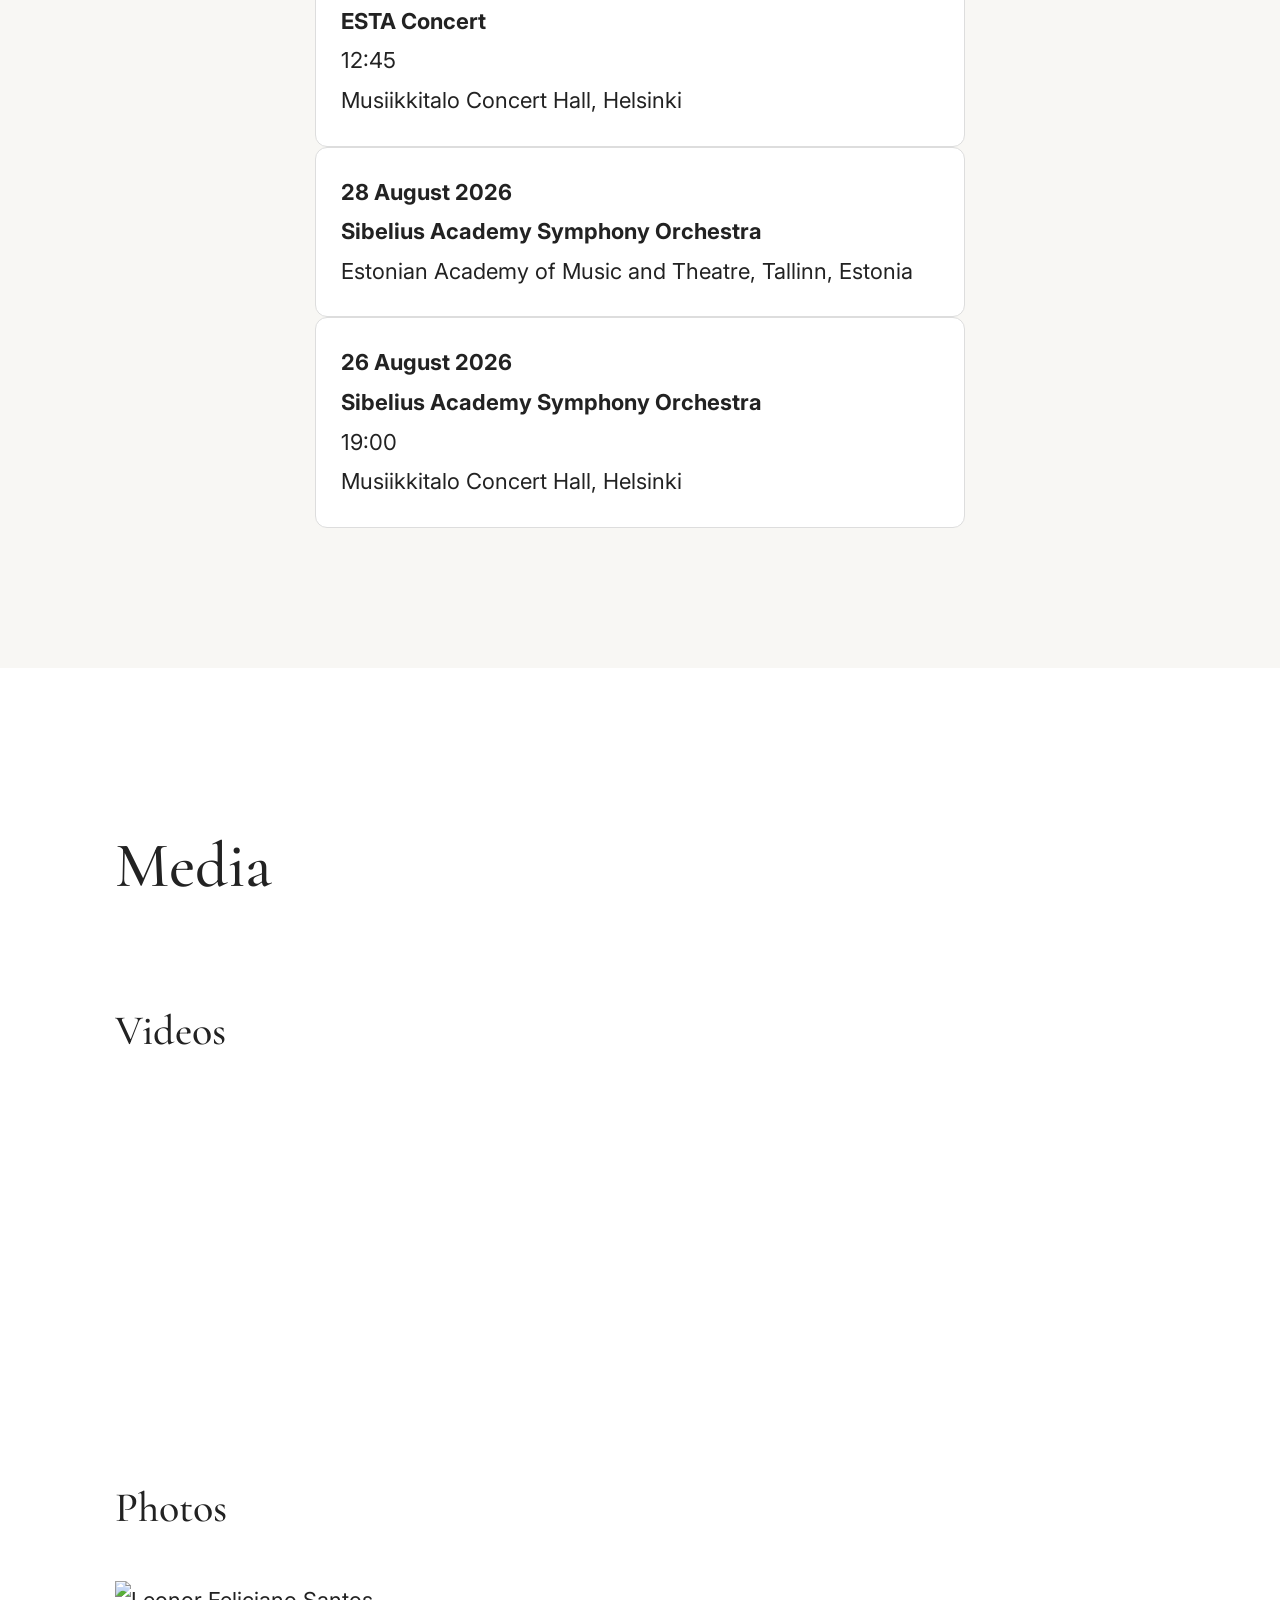
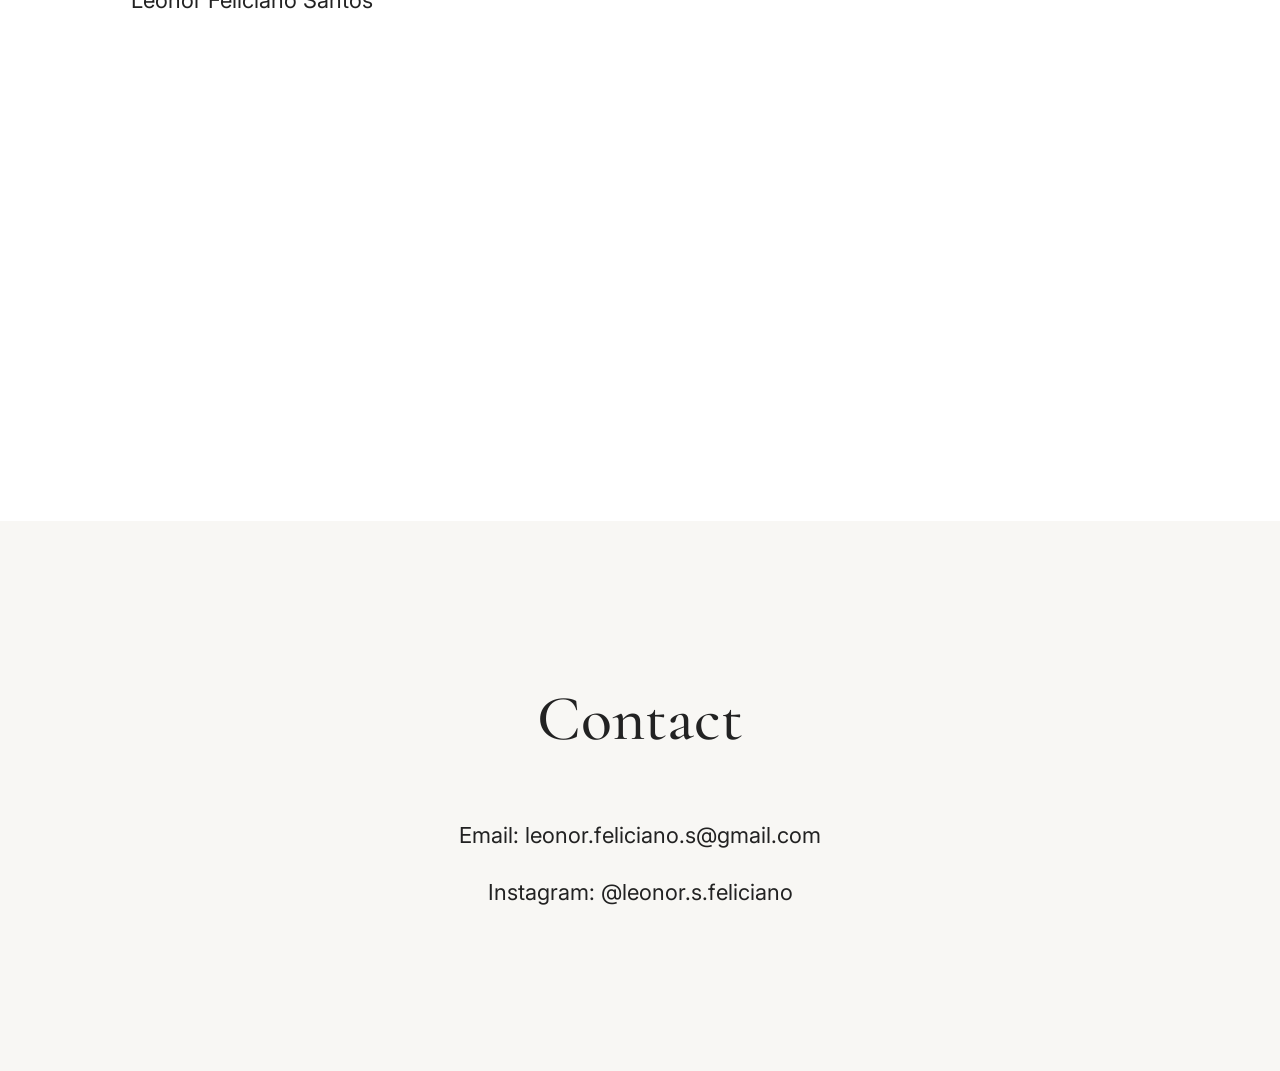
==== commit b44caacf: "Update index.html" ====
--- a/index.html
+++ b/index.html
@@ -438,7 +438,7 @@
 
 
 
-<img src="about.jpeg" alt="Leonor Feliciano Santos">
+
 
 
 
@@ -456,7 +456,7 @@
 <div class="photos">
 
 
-<img src="images/about.jpeg" alt="Leonor Feliciano Santos">
+<img src="about.jpeg" alt="Leonor Feliciano Santos">
 
 
 <!-- ADICIONAR FUTURAS FOTOS AQUI -->
